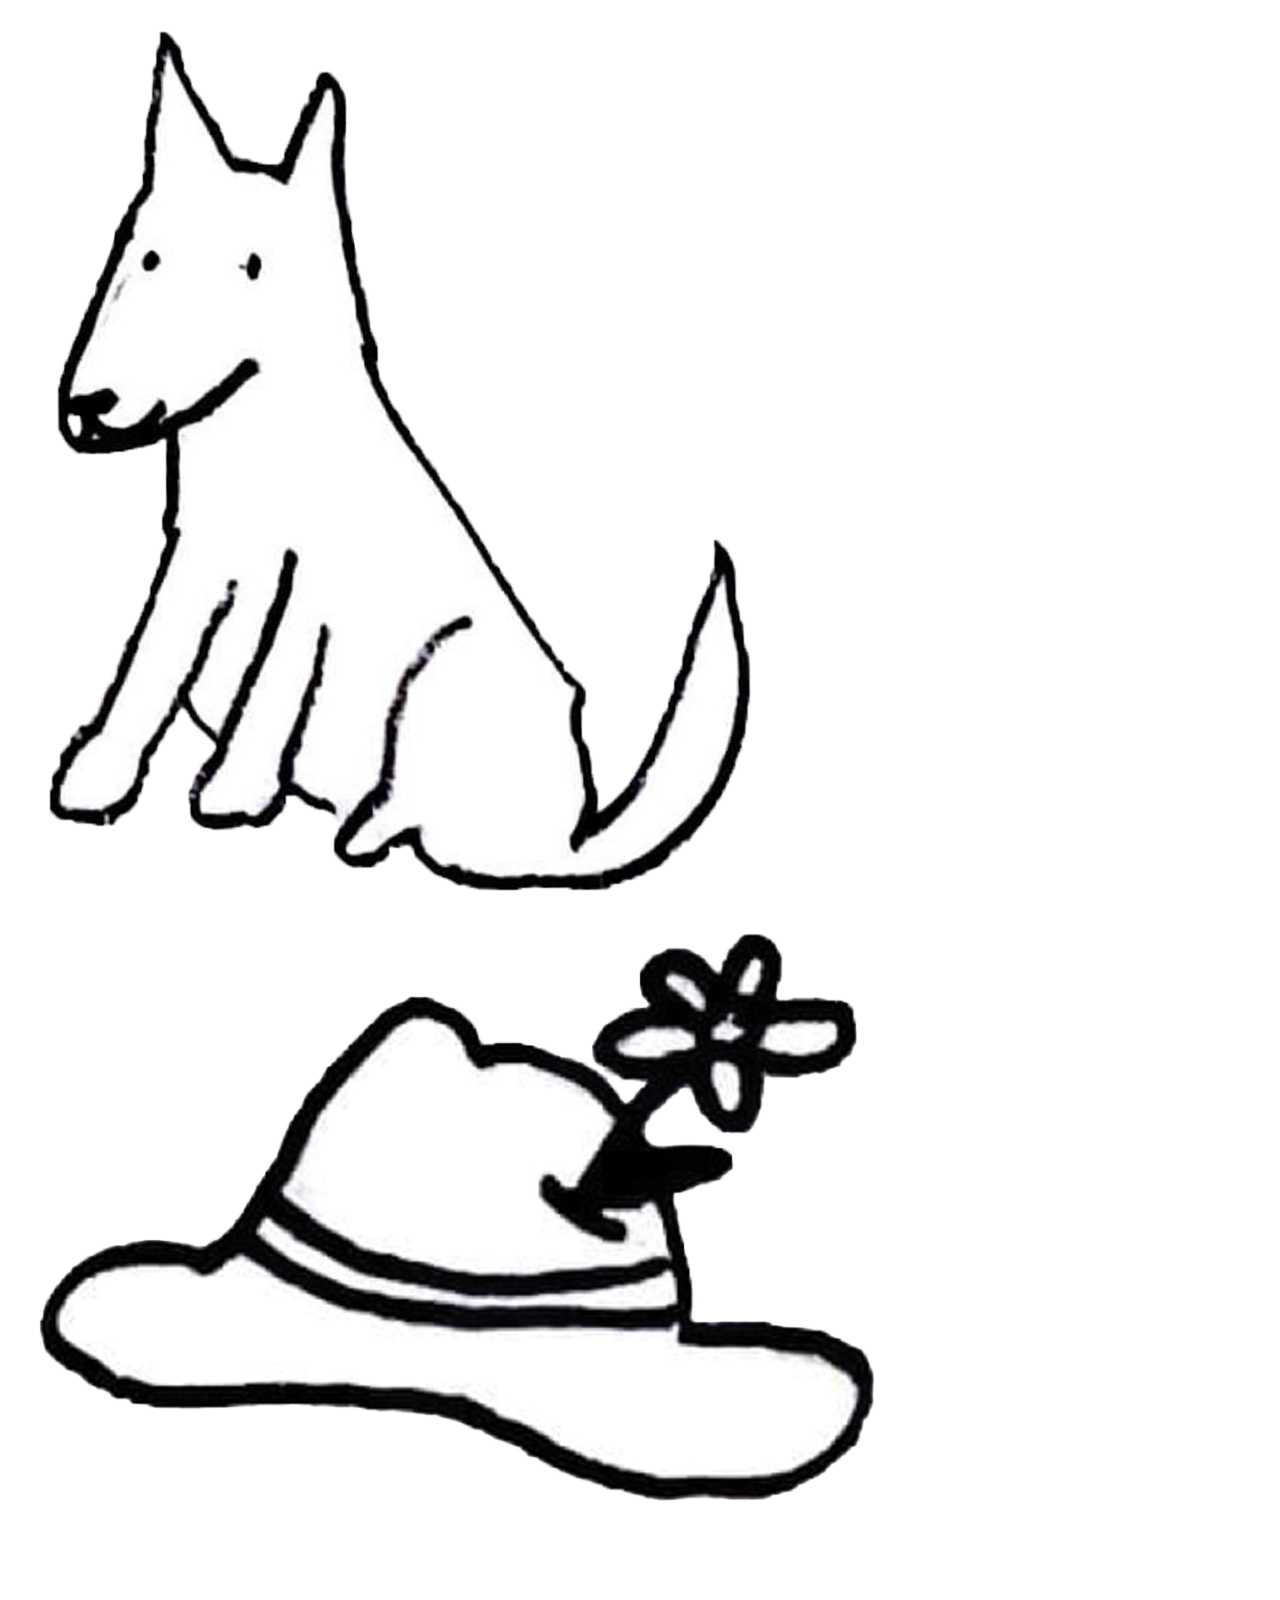
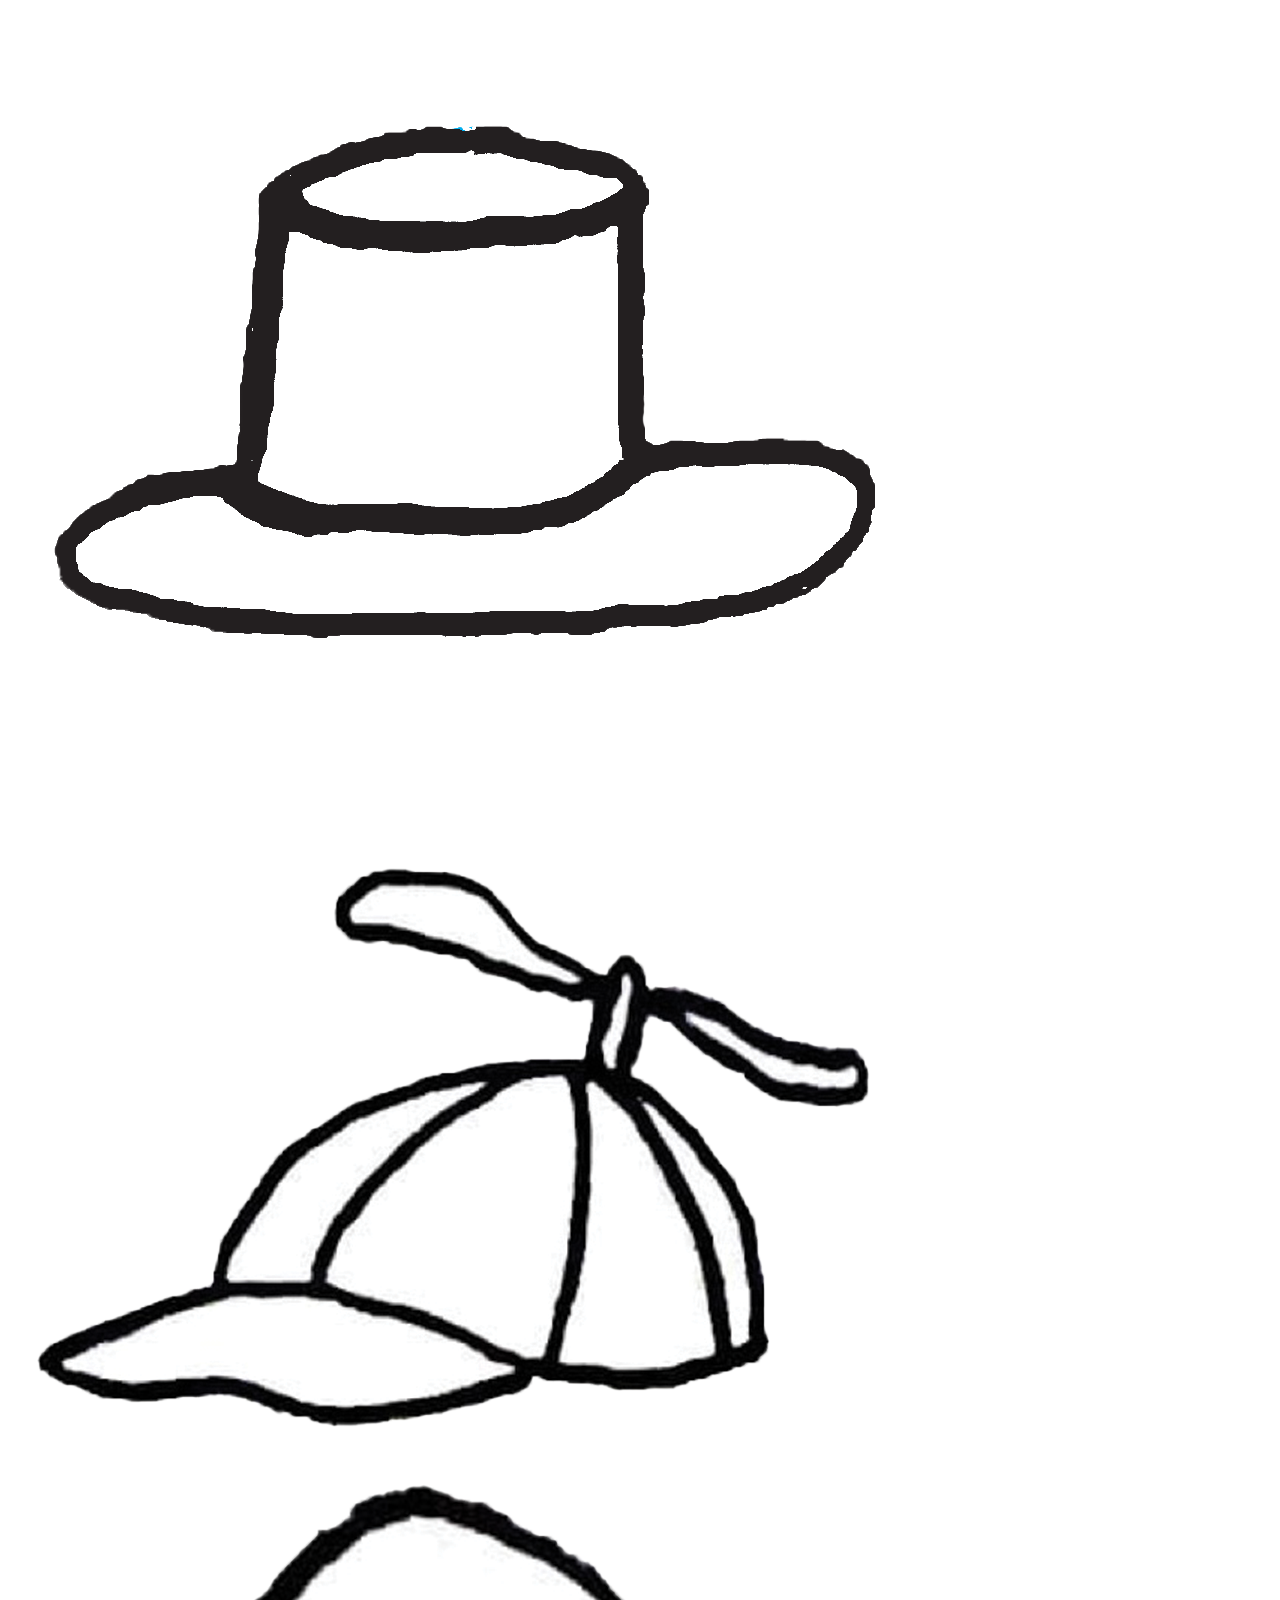
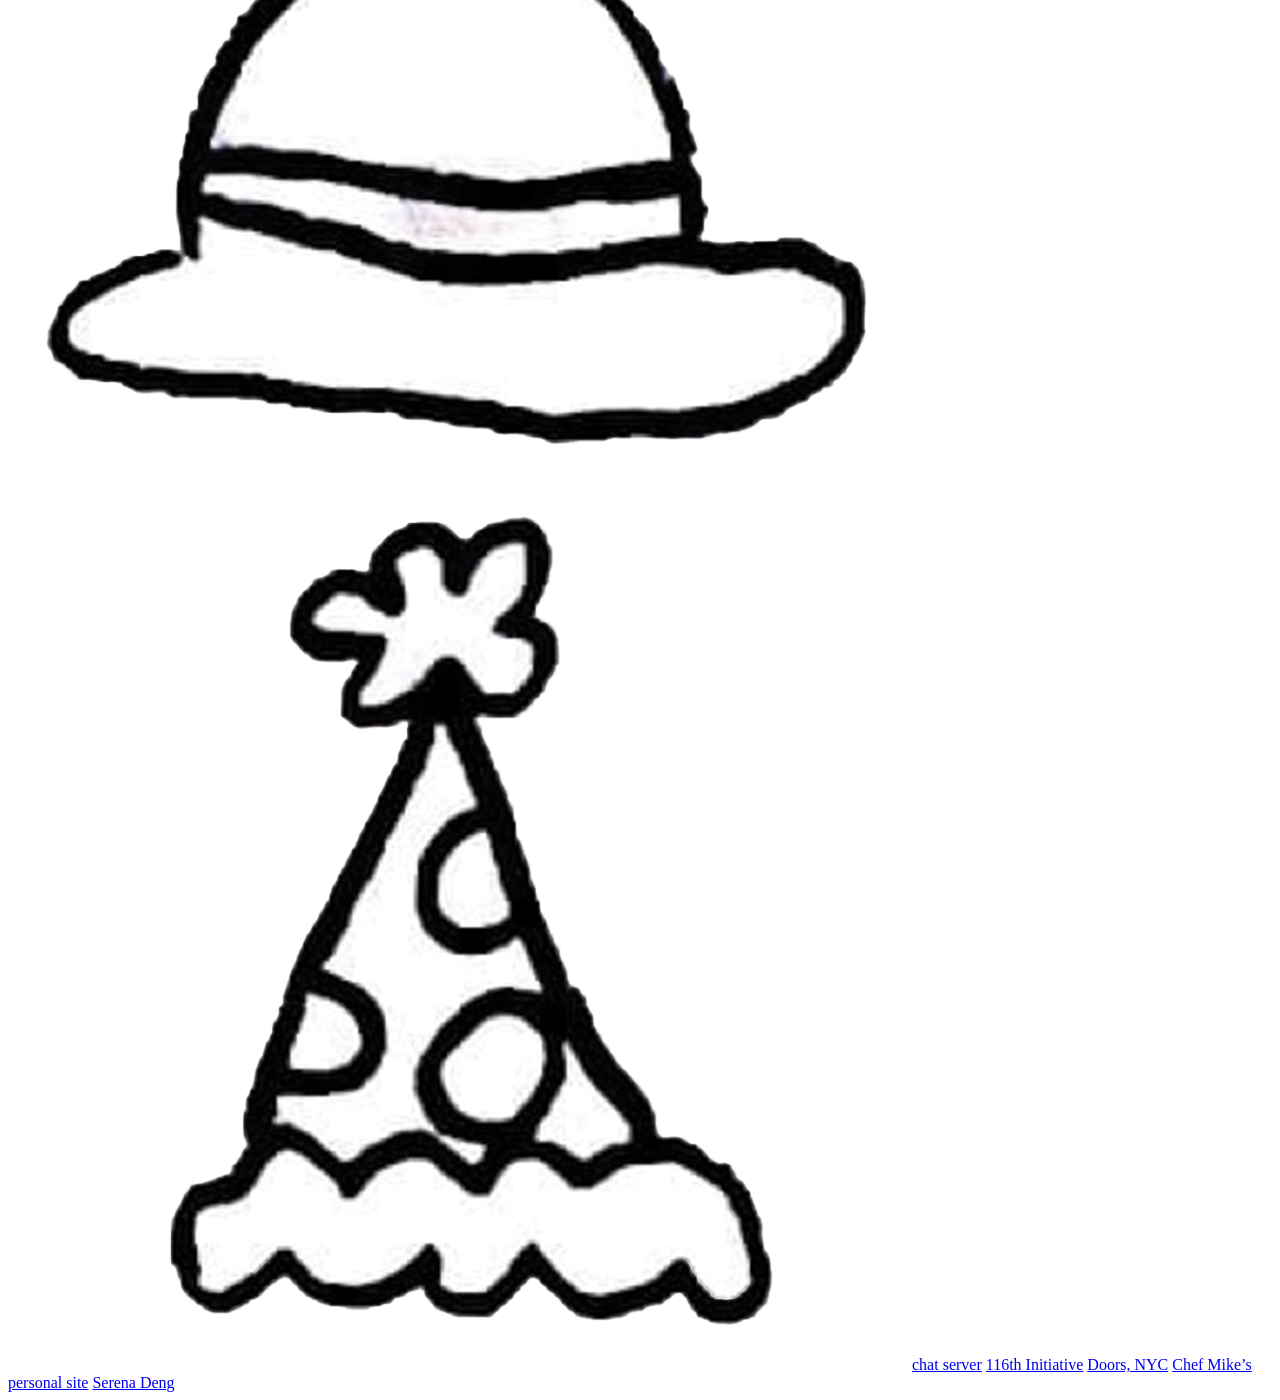
==== index.html @ eaabe2cc "rename index" ====
<!DOCTYPE html>
<html lang="en">
<head>
<link rel="stylesheet" href="index.css">
<script src="index.js"></script>
<link rel="icon" href="./components/dog.png">
<title>Serena Deng</title>
</head>

<body>
    <img id="dog" src="./components/dog.png"/>
    <img id="hat1" class="drag" src="./components/hat1.png" draggable="true"/>
    <img id="hat2" class="drag" src="./components/hat2.png" draggable="true"/>
    <img id="hat3" class="drag" src="./components/hat3.png" draggable="true"/>
    <img id="hat4" class="drag" src="./components/hat4.png" draggable="true"/>
    <img id="hat5" class="drag" src="./components/hat5.png" draggable="true"/>
    <a id="proj1" class="text" href="./pages/chat.html">chat server</a>
    <a id="proj2" class="text" href="./pages/116thinitiative.html">116th Initiative</a>
    <a id="proj3" class="text" href="./pages/doorsnyc.html">Doors, NYC</a>
    <a id="proj4" class="text" href="./pages/chefmikes.html">Chef Mike&#8217;s</a>
    <a id="proj5" class="text" href="./pages/personalsite.html">personal site</a>
    <a id="serena" class="text" href="./pages/about.html">Serena Deng</a>
</body>
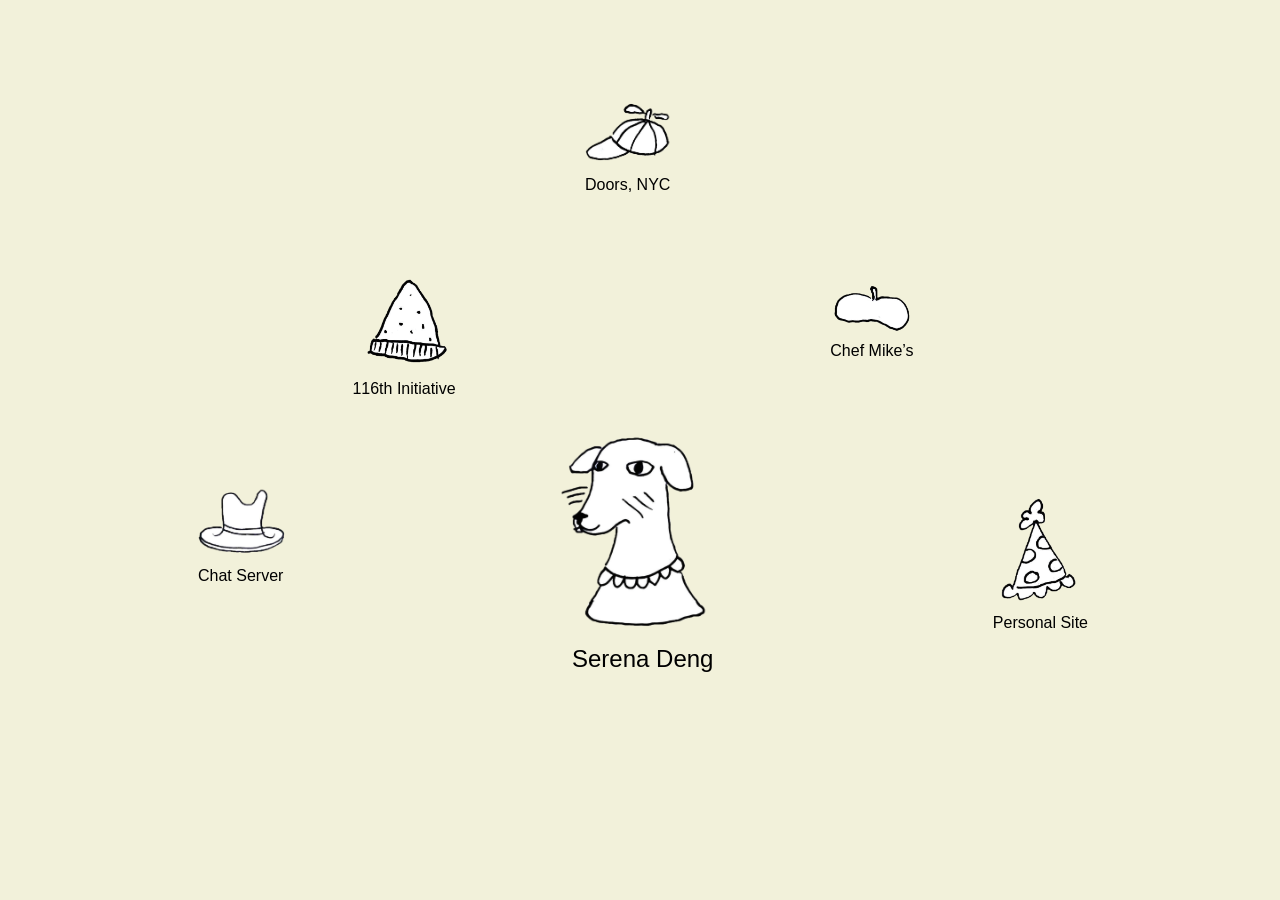
==== commit c16f958f: "font sizing etc" ====
--- a/index.html
+++ b/index.html
@@ -14,10 +14,10 @@
     <img id="hat3" class="drag" src="./components/hat3.png" draggable="true"/>
     <img id="hat4" class="drag" src="./components/hat4.png" draggable="true"/>
     <img id="hat5" class="drag" src="./components/hat5.png" draggable="true"/>
-    <a id="proj1" class="text" href="./pages/chat.html">chat server</a>
+    <a id="proj1" class="text" href="./pages/chat.html">Chat Server</a>
     <a id="proj2" class="text" href="./pages/116thinitiative.html">116th Initiative</a>
     <a id="proj3" class="text" href="./pages/doorsnyc.html">Doors, NYC</a>
     <a id="proj4" class="text" href="./pages/chefmikes.html">Chef Mike&#8217;s</a>
-    <a id="proj5" class="text" href="./pages/personalsite.html">personal site</a>
+    <a id="proj5" class="text" href="./pages/personalsite.html">Personal Site</a>
     <a id="serena" class="text" href="./pages/about.html">Serena Deng</a>
 </body>
--- a/index.css
+++ b/index.css
@@ -0,0 +1,104 @@
+@keyframes shake {
+    0% { transform: translate(1px, 1px) rotate(0deg); }
+    30% { transform: translate(3px, 2px) rotate(0deg); }
+    60% { transform: translate(-3px, 1px) rotate(0deg); }
+    90% { transform: translate(1px, 2px) rotate(0deg); }
+  }
+
+::selection {
+    background: white;
+  }
+body {
+    font-family: "Arial";
+    font-weight: 500;
+    background-color: #f2f1da;
+} #dog {
+    position: absolute;
+    width: 200px;
+    top: 48%;
+    left: 50%;
+    margin-left: -108px;
+    z-index: 0;
+} #hat1 {
+    left: 15%;
+    top: 54%
+} #hat2 {
+    left: 28%;
+    top: 30%;
+} #hat3 {
+    left: 50%;
+    top: 10%;
+    margin-left: -60px;
+} #hat4 {
+    top: 30%;
+    right: 28%;
+} #hat5 {
+    right: 15%;
+    top: 54%
+} .drag {
+    position:absolute;
+    cursor: move;
+    width: 100px;
+    z-index: 100;
+} .drag:hover {
+    filter: drop-shadow(8px 8px 8px #e6e2ae);
+    animation: shake 0.2s;
+} #proj1 {
+    left: 15%;
+    top: 54%;
+    margin-top: 81px;
+    margin-left: 6px;
+} #proj2 {
+    left: 28%;
+    top: 30%;
+    margin-top: 110px;
+    margin-left: -6px;
+} #proj3 {
+    left: 50%;
+    top: 10%;
+    margin-top: 86px;
+    margin-left: -55px;
+} #proj4 {
+    top: 30%;
+    right: 28%;
+    margin-top: 72px;
+    margin-right: 8px;
+} #proj5 {
+    right: 15%;
+    top: 54%;
+    margin-top: 128px;
+} #serena {
+    left: 50%;
+    top: 45%;
+    margin-top: 240px;
+    margin-left: -68px;
+    font-size: 24px;
+} .text {
+    position: absolute;
+    z-index: 0;
+} a {
+    text-decoration: none;
+    color: black;
+} a:hover {
+    text-decoration:underline;
+    background-color: white;
+}
+
+@media only screen and (max-width: 900px) and (max-height: 700px){
+    .drag {
+        width: 11.11%;
+    } #dog {
+        width: 22.22%;
+        margin-left: -12%;
+    } .text {
+        font-size: 12px;
+    } #proj1, #proj3, #proj4 {
+        margin-top: 10.4%;
+    } #proj2, #proj5 {
+        margin-top: 13%;
+    } #serena {
+        font-size:20px;
+        margin-top: 26%;
+    }
+    
+}
